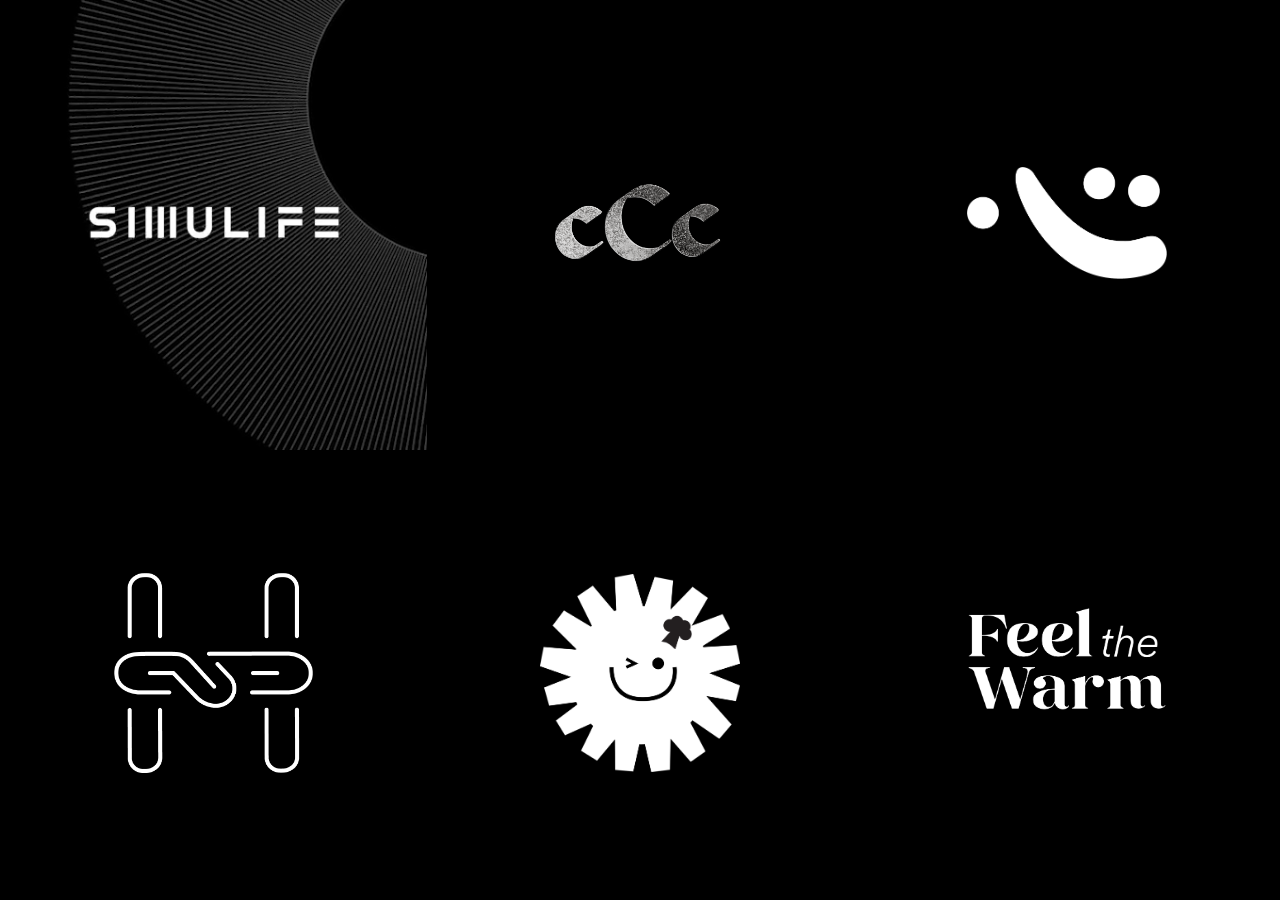
==== alloutput.html @ a5c6e584 "Add new portfolio files" ====
<!DOCTYPE html>
<html lang="en">
<head>
    <meta charset="UTF-8">
    <meta name="viewport" content="width=device-width, initial-scale=1.0">
    <link rel="stylesheet" href="css/alloutput.css">
    <title>all</title>
</head>
<body>

<div class="container">
    <div class="box" id="simulife" data-url="simulife.html">
        <a href="simulife.html">
            <img class="image" src="assets/video2/simulifelogo.png" alt="SimuLife Image">
            <video class="video" loop muted>
                <source src="assets/video2/Simulife/simulifehover.mp4" type="video/mp4">
            </video>
        </a>
    </div>

    <div class="box" id="ccc" data-url="ccc.html">
        <a href="ccc.html">
            <img class="image" src="assets/video2/sliverccc.png" alt="cCc Image">
            <video class="video" loop muted>
                <source src="assets/video2/ccc/ccchover.mp4" type="video/mp4">
            </video>
        </a>
    </div>

<div class="box" id="xin" data-url="xin.html">
    <a href="xin.html">
        <img class="image" src="assets/video2/xinlogo.png" alt="Xin Image">
        <video class="video" loop muted>
            <source src="assets/video2/Xin/xinhover.mp4" type="video/mp4">
        </video>
    </a>
</div>

<div class="box" id="heritagemiles" data-url="heritagemiles.html">
    <a href="heritagemiles.html">
        <img class="image" src="assets/video2/whitehmlogo.png" alt="Heritage Miles Image">
        <video class="video" loop muted>
                <source src="assets/video2/hm/hmhover.mp4" type="video/mp4">
        </video>
    </a>
</div>

<div class="box" id="chefedition" data-url="chefedition.html">
    <a href="chefedition.html">
        <img class="image" src="assets/video2/IAT/ce0.png" alt="Chef Edition Image">
        <video class="video" loop muted>
            <source src="assets/video2/IAT/cehover.mp4" type="video/mp4">
        </video>
    </a>
</div>

<div class="box" id="feel-the-warm" data-url="feelthewarm.html">
    <a href="feelthewarm.html">
        <img class="image" src="assets/video2/ftwlogo.png" alt="Feel the Warm Image">
        <video class="video" loop muted>
            <source src="assets/video2/photography/feelthewarmhover.mp4" type="video/mp4">
        </video>
    </a>
</div>


    <script src="js/alloutput.js"></script>
</body>
</html>
---- css/alloutput.css ----
body, html {
    margin: 0;
    padding: 0;
    height: 100%;
    color: white;
    background-color: black;
    font-family: 'Futura', sans-serif;
    overflow: hidden;
}

.container {
    display: flex;
    flex-wrap: wrap;
    justify-content: space-around; /* Use space-around to evenly distribute the boxes */
    height: 100vh;
}

.box {
    flex: 0 0 33.3333%;
    display: flex;
    align-items: center;
    justify-content: center;
    text-align: center;
    position: relative;
    overflow: hidden;
    margin: 0;
    padding: 0;
    box-sizing: border-box;
}

.image {
    width: 100%;
    height: 100%;
    object-fit: contain; /* Adjust 'contain' or 'cover' based on your preference */
    object-position: center; /* Adjust position as needed */
}

.box .image {
    width: 200px; /* Set the desired width */
    height: 200px; /* Set the desired height */
    object-position: center; /* Adjust position as needed */
}

#simulife .image,
#ccc .image {
    width: 45%; /* Adjust the desired width percentage */
    height: 45%; /* Adjust the desired height percentage */
    object-fit: contain; /* Adjust 'contain' or 'cover' based on your preference */
    object-position: center; /* Adjust position as needed */
}

.video {
    position: absolute;
    top: 0;
    left: 0;
    width: 100%;
    height: 100%;
    object-fit: cover;
     display: none;  /* Uncomment when needed for hover effects */
}


.box:hover .video {
    display: block;
}


/* Customize background colors as needed */
#simulife {
    background-color: #000000;
}

#ccc {
    background-color: #000000;
}

#xin {
    background-color: #000000;
}

#heritagemiles {
    background-color: #000000;
}

#chefedition {
    background-color: #000000;
}

#feel-the-warm {
    background-color: #000000;
}
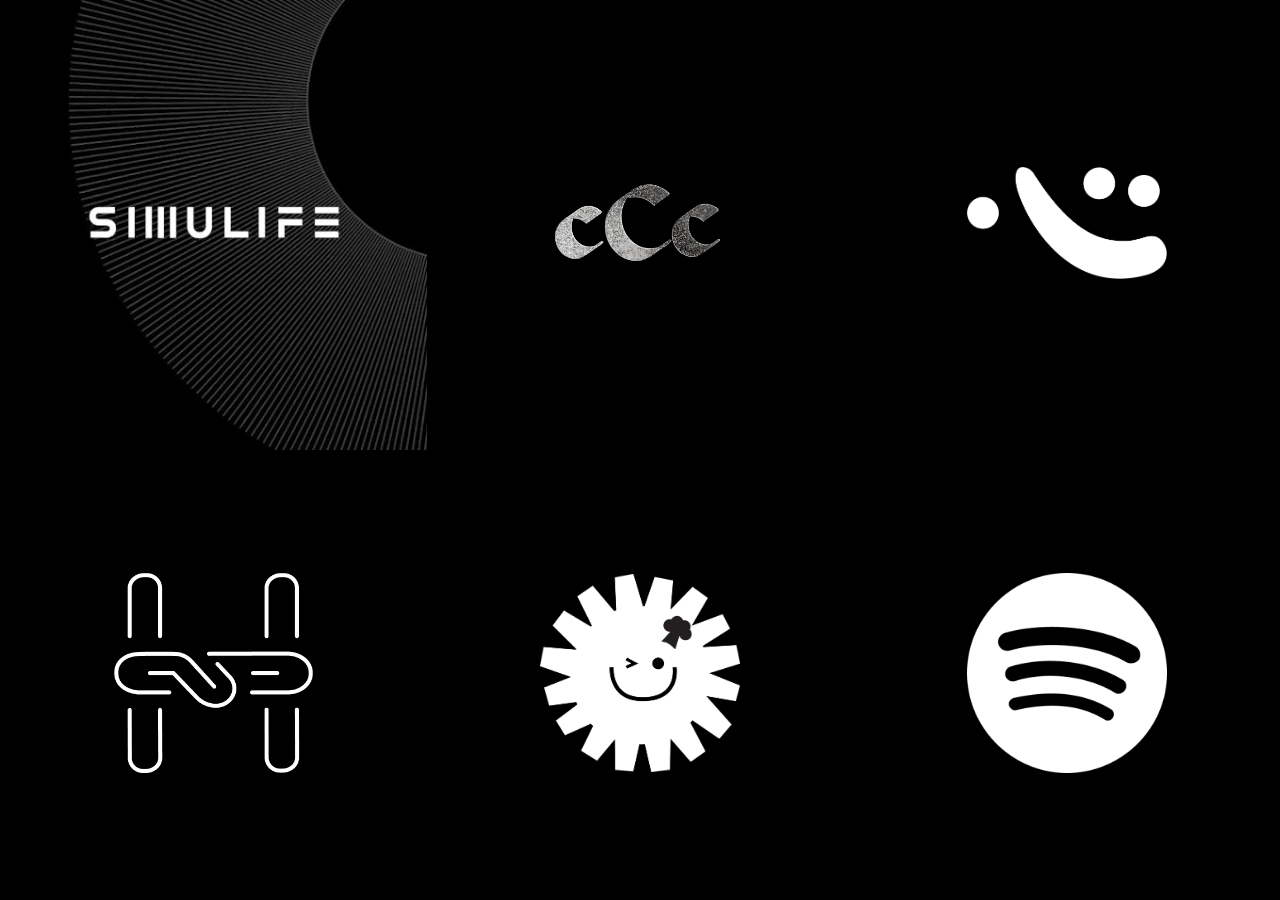
==== commit 15453073: "Your commit message here" ====
--- a/alloutput.html
+++ b/alloutput.html
@@ -54,11 +54,11 @@
     </a>
 </div>
 
-<div class="box" id="feel-the-warm" data-url="feelthewarm.html">
-    <a href="feelthewarm.html">
-        <img class="image" src="assets/video2/ftwlogo.png" alt="Feel the Warm Image">
+<div class="box" id="spotify" data-url="spotify.html">
+    <a href="spotify.html">
+        <img class="image" src="assets/video2/spotify/spotifylogo.png" alt="spotify Image">
         <video class="video" loop muted>
-            <source src="assets/video2/photography/feelthewarmhover.mp4" type="video/mp4">
+            <source src="assets/video2/spotify/spotifyhover1.mp4" type="video/mp4">
         </video>
     </a>
 </div>
